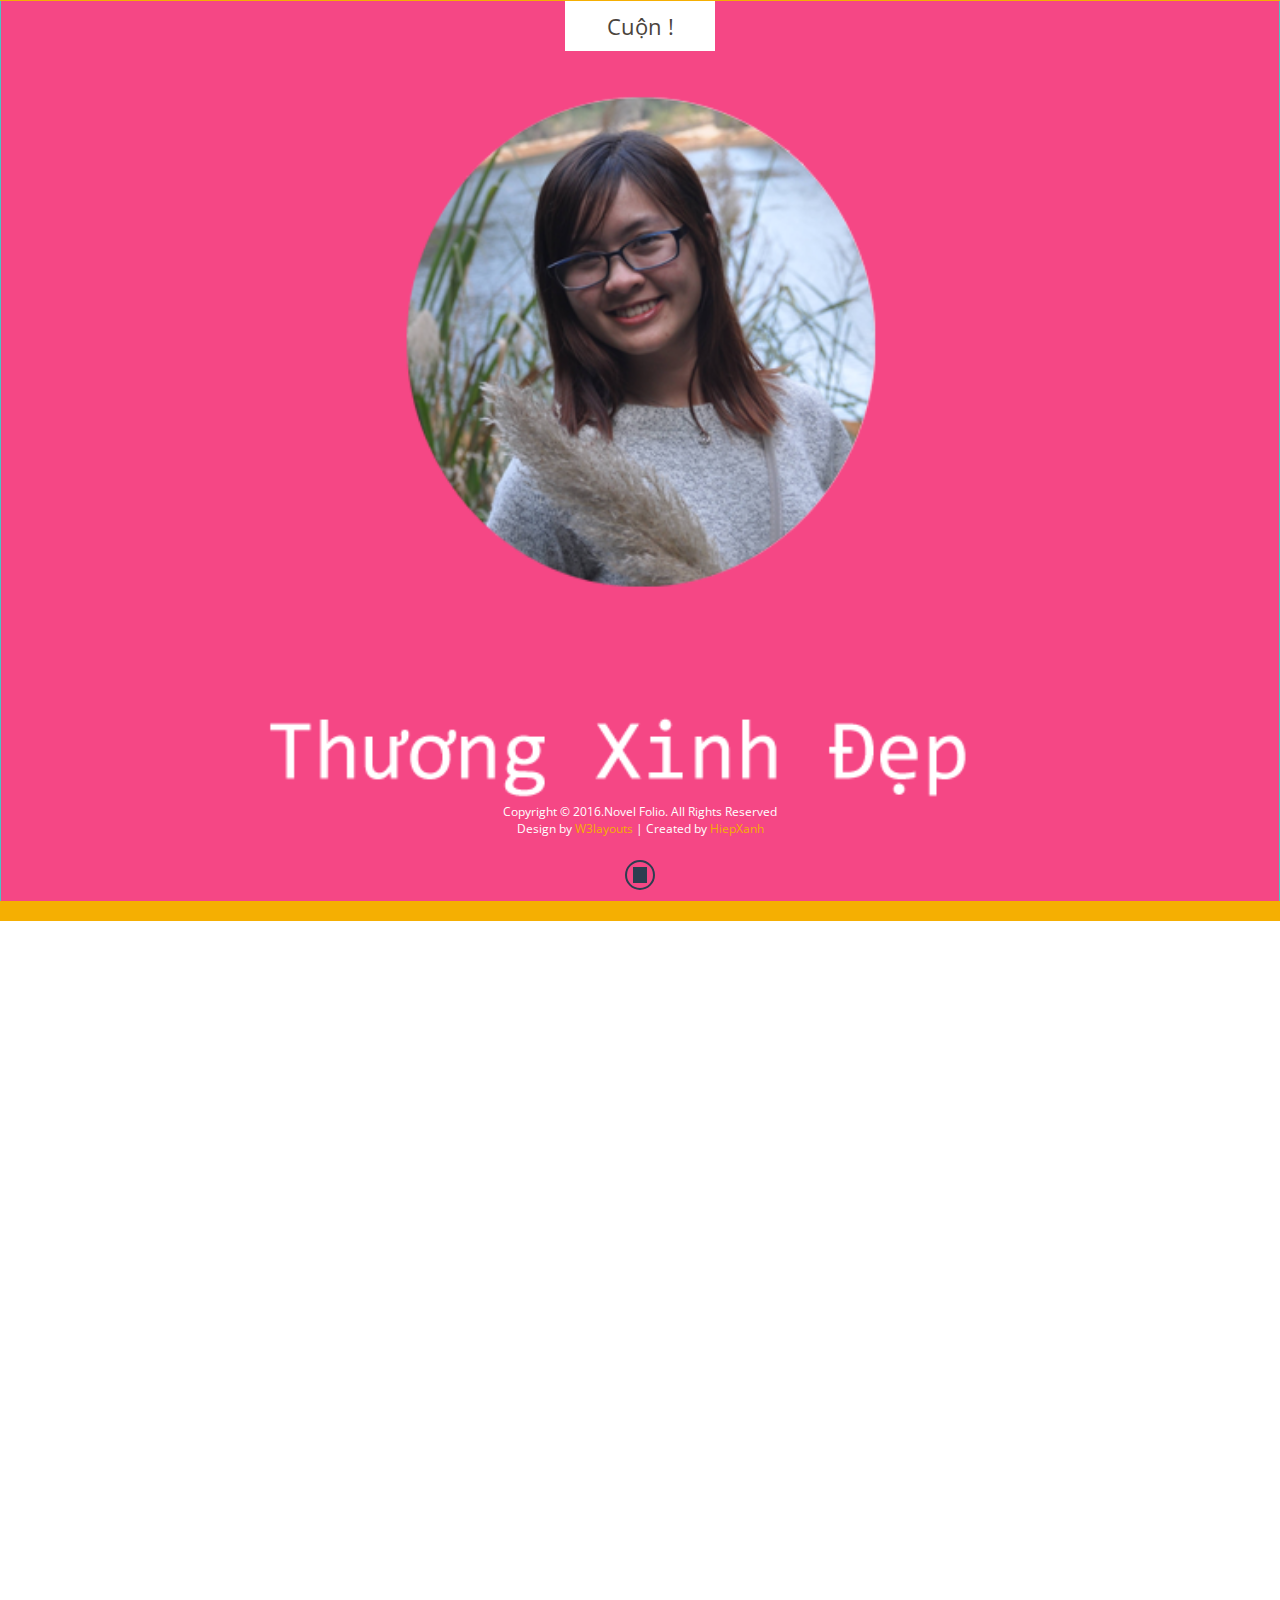
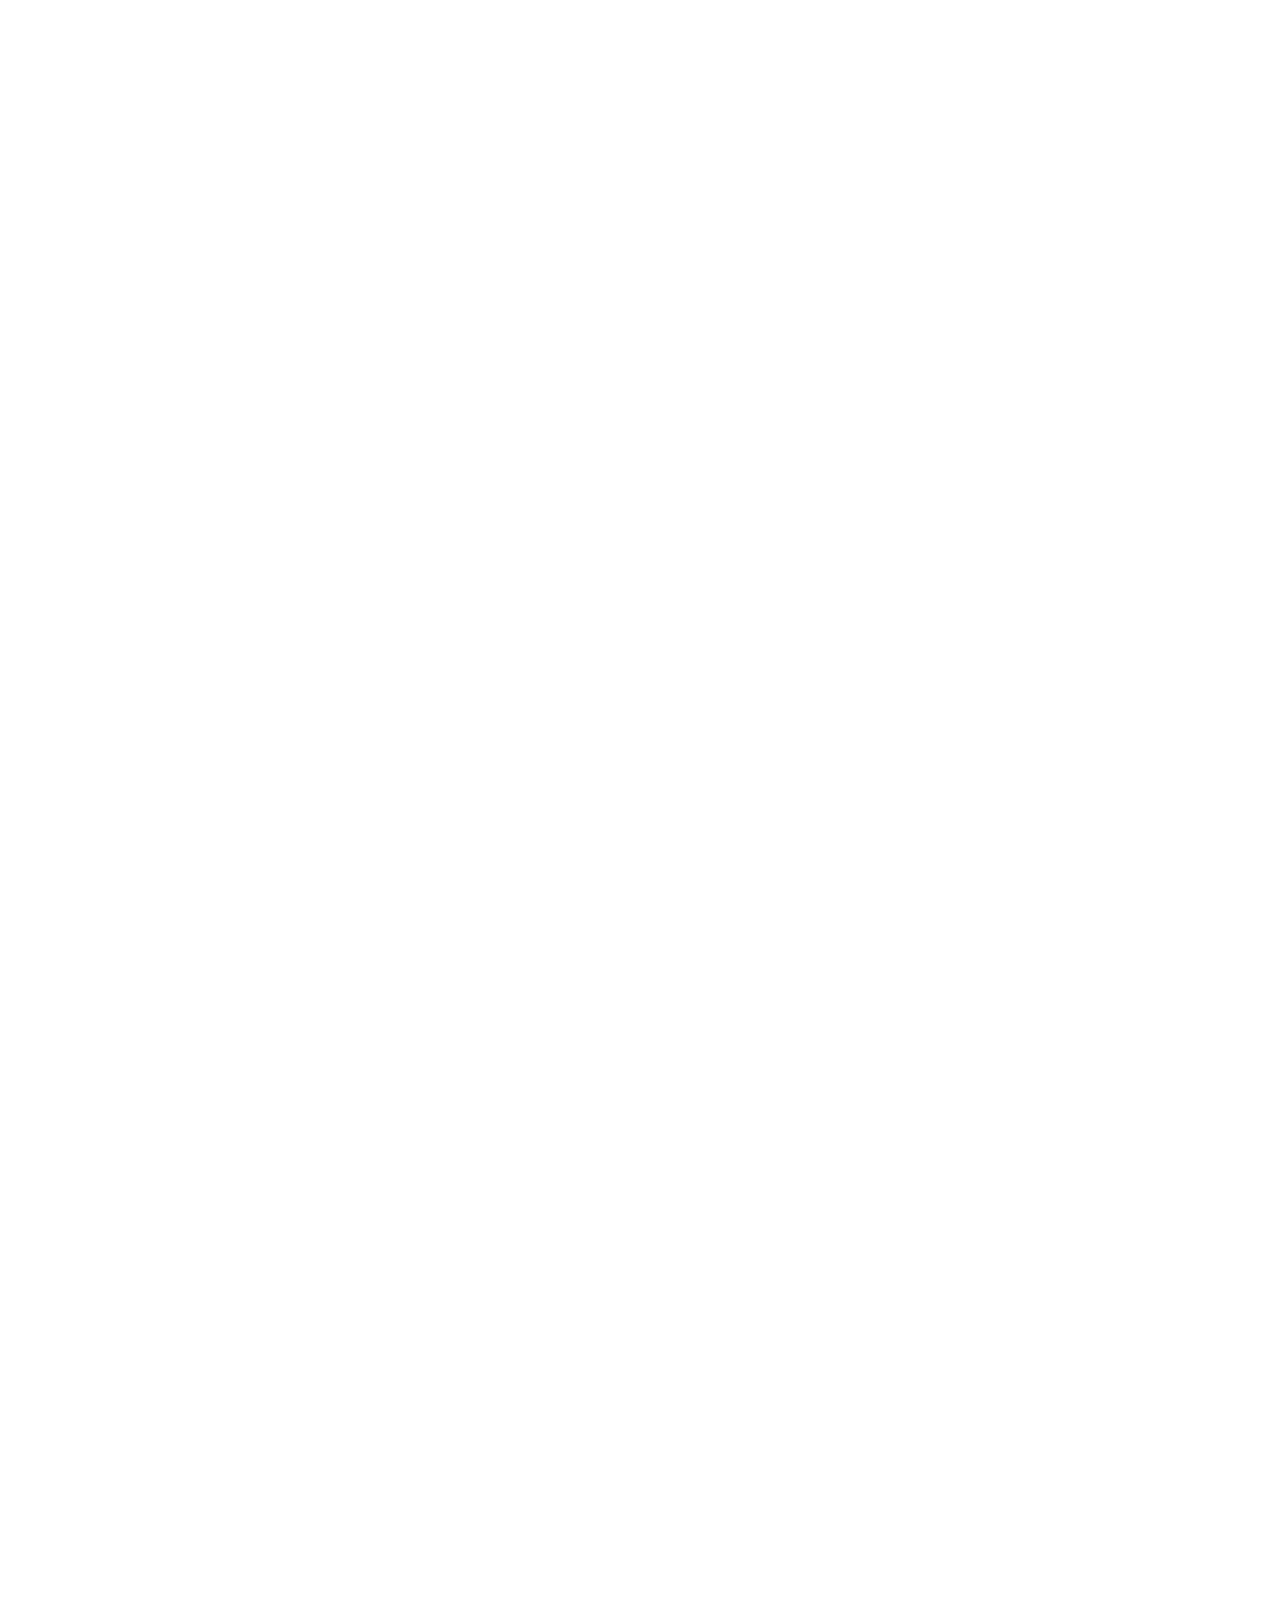
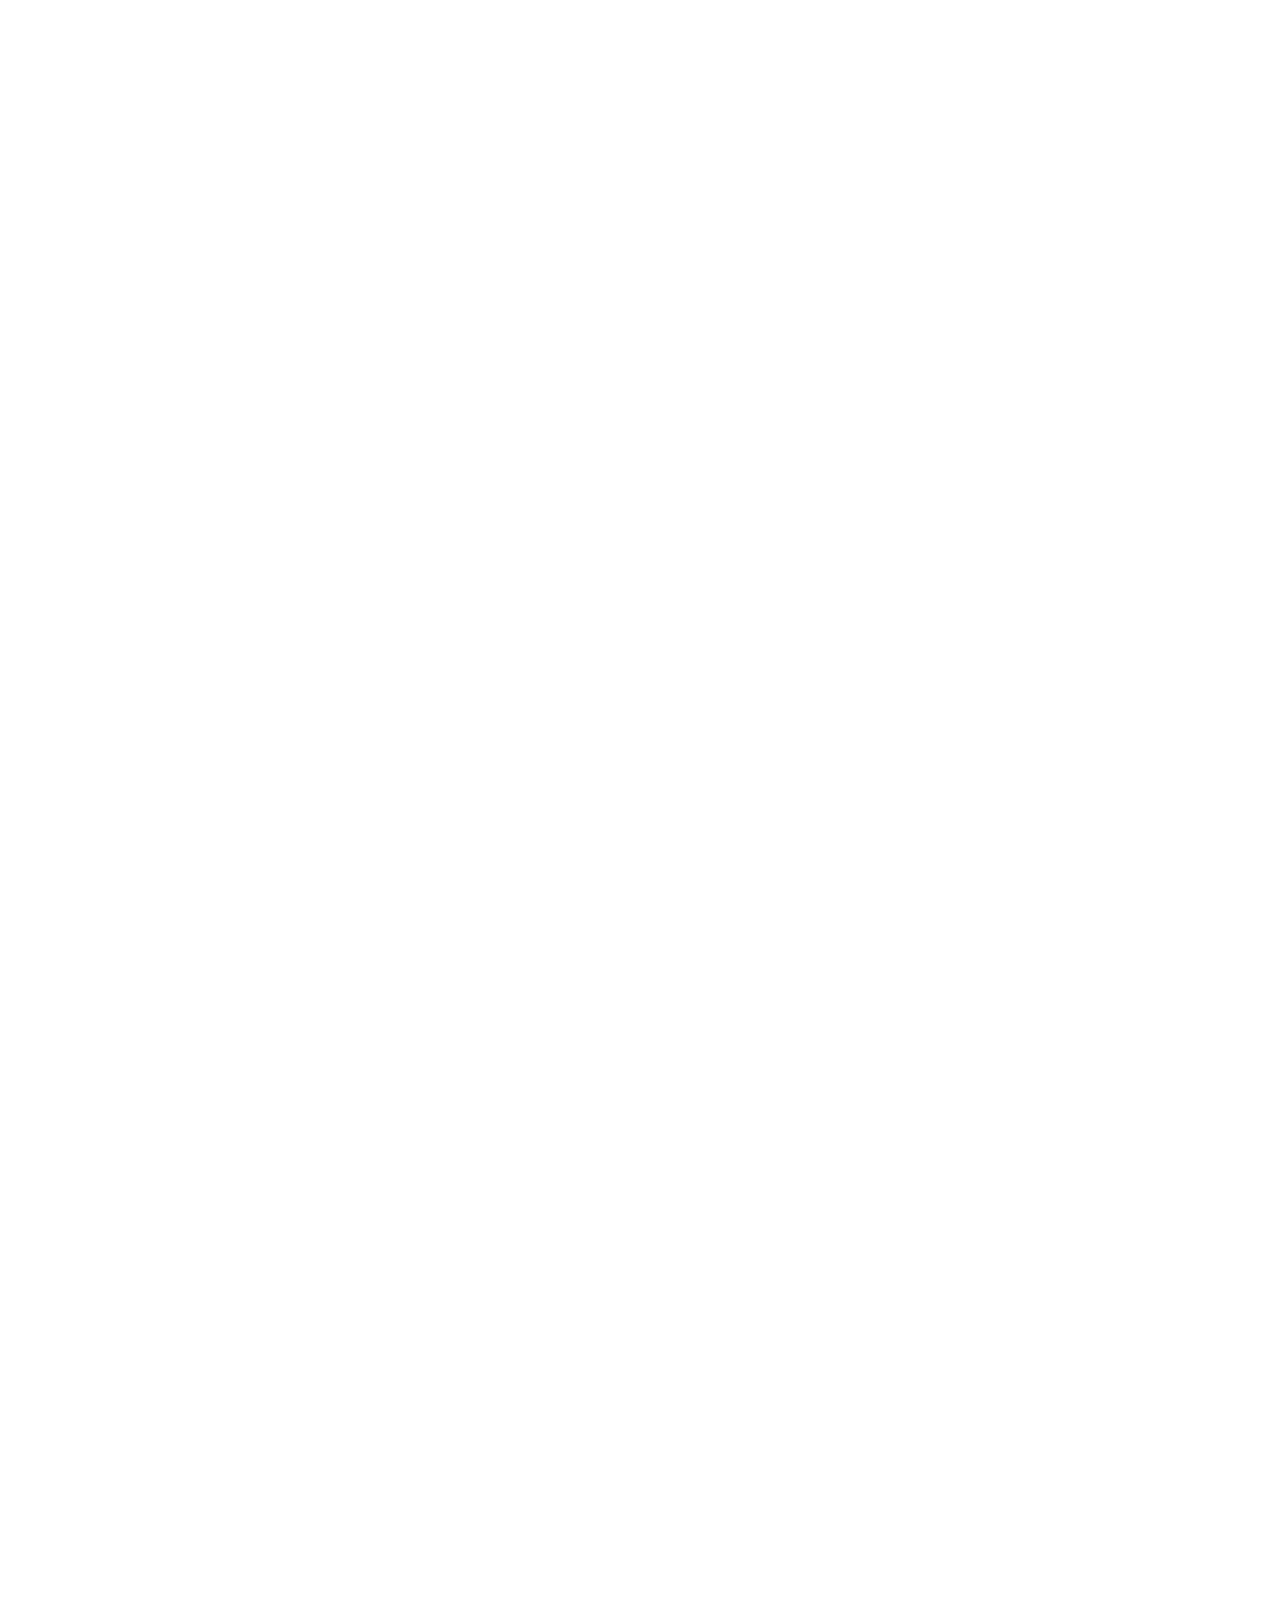
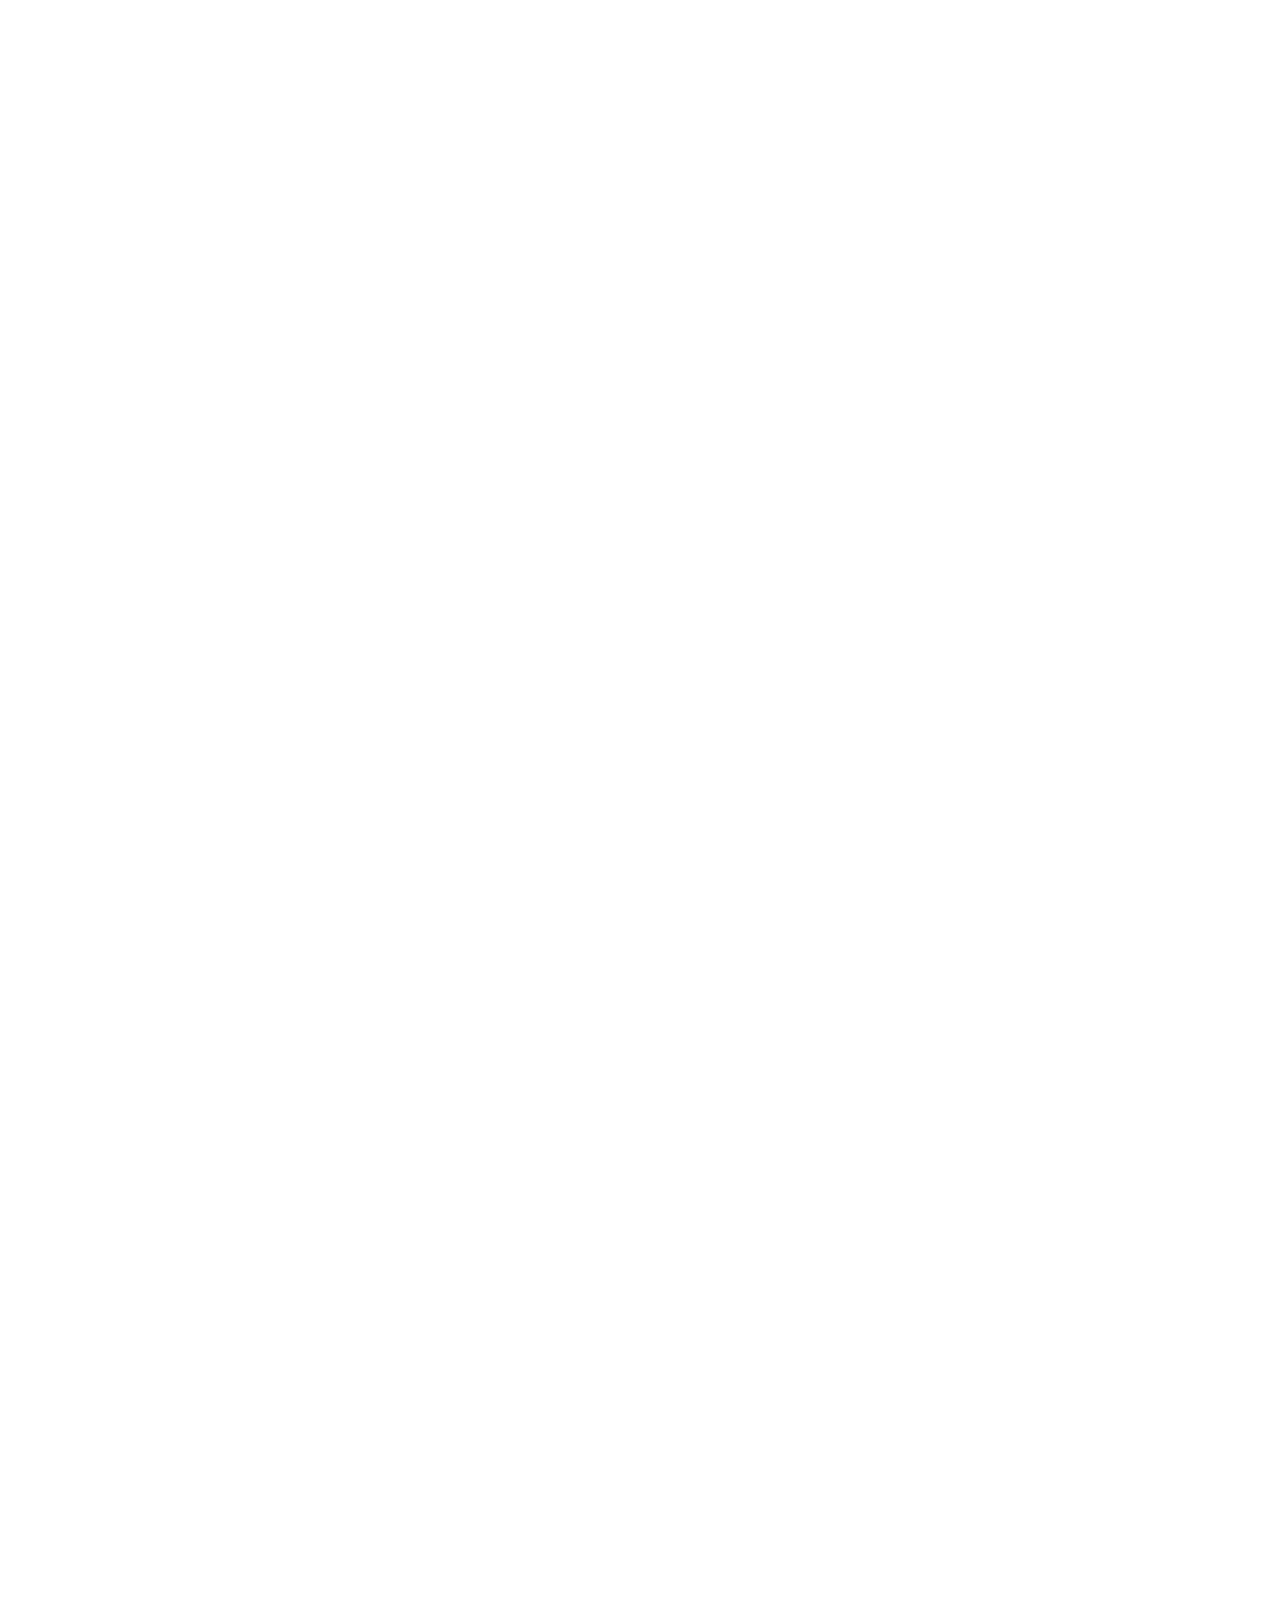
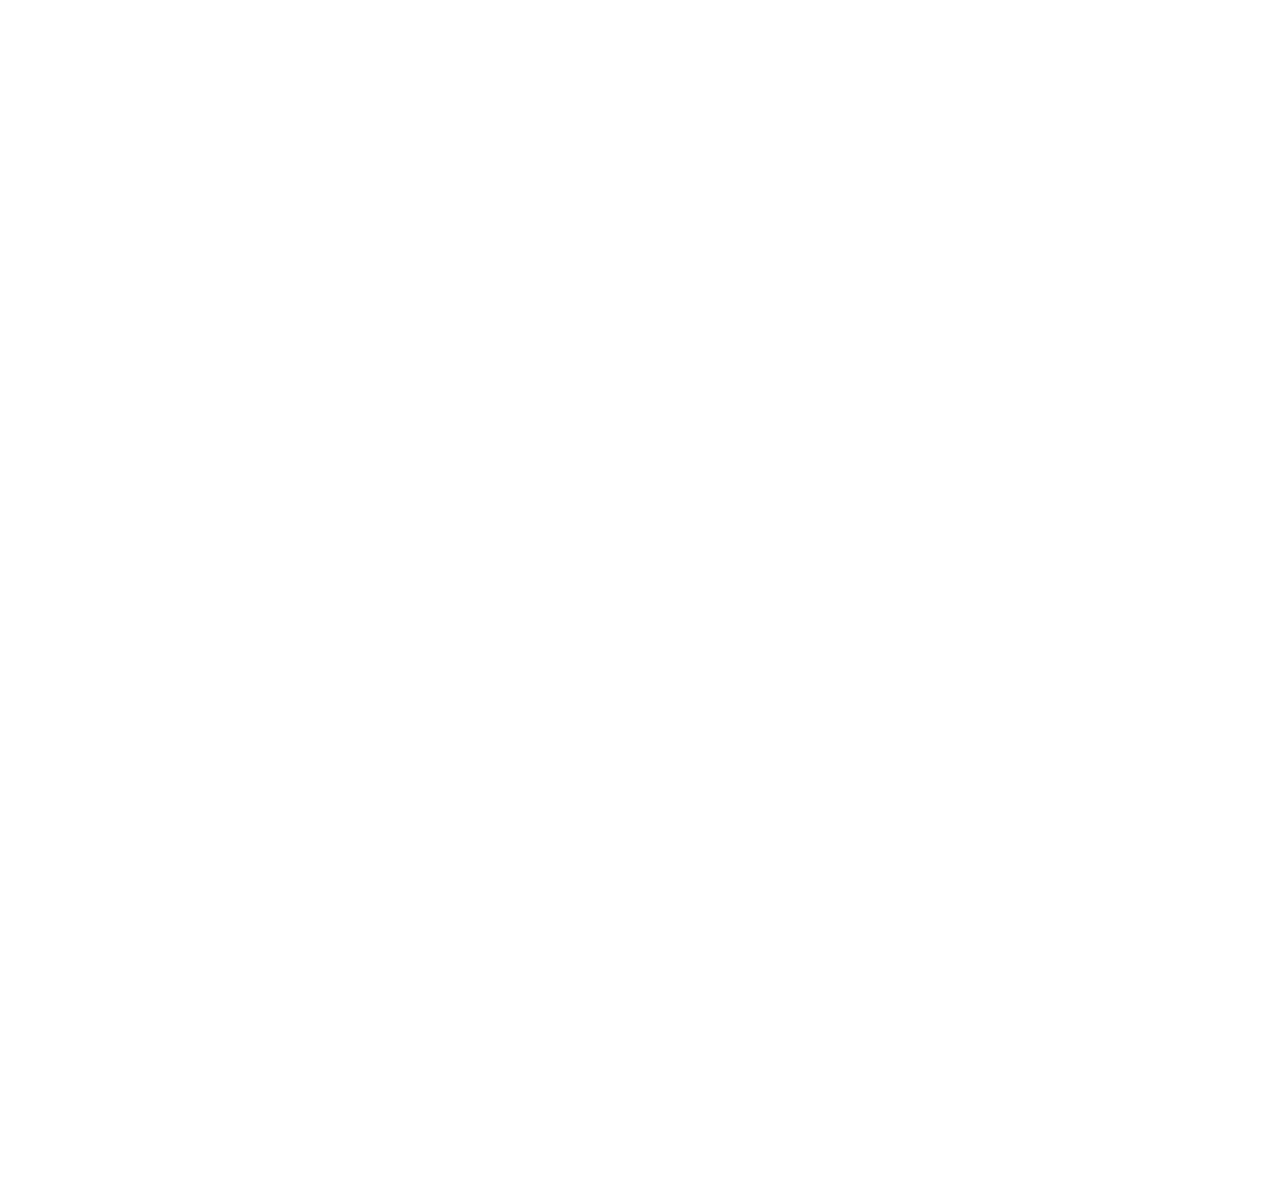
==== mobile.html @ 3b439117 ":christmas" ====
<!--
Author: W3layouts
Author URL: http://w3layouts.com
License: Creative Commons Attribution 3.0 Unported
License URL: http://creativecommons.org/licenses/by/3.0/
-->
<!DOCTYPE HTML>
<html>
<head>
	<title>Giáng Sinh Của Thương</title>
	<meta name="description" content="Món Quà Giáng Sinh Của Cẩm Ngô :<3 ">
	<meta name="author" content="Hiep Xanh">
	<meta name="viewport" content="width=device-width, initial-scale=1">
	<meta http-equiv="Content-Type" content="text/html; charset=utf-8" />
	<meta name="keywords" content="Hà Cẩm Thương, Cẩm Thương, Hiệp Xanh, Hiệp Siêu Việt, Trần Quang Hiệp, Hiệp, Thương" />
	<link rel="icon" type="image/x-icon" href="images/favicon/favicon.ico">
<script type="application/x-javascript"> addEventListener("load", function() { setTimeout(hideURLbar, 0); }, false); function hideURLbar(){ window.scrollTo(0,1); } </script>
<!--Custom-Theme-files-->
<link href="css/style-mobile.css" rel='stylesheet' type='text/css' />

<link href='http://fonts.googleapis.com/css?family=Open+Sans:400,600' rel='stylesheet' type='text/css'>
<!--/script-->
<script src="js/jquery-1.11.1.min.js"></script>
<script>
(function(a) {
		if(/android|avantgo|bada\/|blackberry|blazer|compal|elaine|fennec|hiptop|iemobile|ip(ad|hone|od)|iris|kindle|lge |maemo|meego.+mobile|midp|mmp|netfront|opera m(ob|in)i|palm( os)?|phone|p(ixi|re)\/|plucker|pocket|psp|series(4|6)0|symbian|treo|up\.(browser|link)|vodafone|wap|windows (ce|phone)|xda|xiino|playbook|silk/i.test(a)
		||
		/1207|6310|6590|3gso|4thp|50[1-6]i|770s|802s|a wa|abac|ac(er|oo|s\-)|ai(ko|rn)|al(av|ca|co)|amoi|an(ex|ny|yw)|aptu|ar(ch|go)|as(te|us)|attw|au(di|\-m|r |s )|avan|be(ck|ll|nq)|bi(lb|rd)|bl(ac|az)|br(e|v)w|bumb|bw\-(n|u)|c55\/|capi|ccwa|cdm\-|cell|chtm|cldc|cmd\-|co(mp|nd)|craw|da(it|ll|ng)|dbte|dc\-s|devi|dica|dmob|do(c|p)o|ds(12|\-d)|el(49|ai)|em(l2|ul)|er(ic|k0)|esl8|ez([4-7]0|os|wa|ze)|fetc|fly(\-|_)|g1 u|g560|gene|gf\-5|g\-mo|go(\.w|od)|gr(ad|un)|haie|hcit|hd\-(m|p|t)|hei\-|hi(pt|ta)|hp( i|ip)|hs\-c|ht(c(\-| |_|a|g|p|s|t)|tp)|hu(aw|tc)|i\-(20|go|ma)|i230|iac( |\-|\/)|ibro|idea|ig01|ikom|im1k|inno|ipaq|iris|ja(t|v)a|jbro|jemu|jigs|kddi|keji|kgt( |\/)|klon|kpt |kwc\-|kyo(c|k)|le(no|xi)|lg( g|\/(k|l|u)|50|54|\-[a-w])|libw|lynx|m1\-w|m3ga|m50\/|ma(te|ui|xo)|mc(01|21|ca)|m\-cr|me(di|rc|ri)|mi(o8|oa|ts)|mmef|mo(01|02|bi|de|do|t(\-| |o|v)|zz)|mt(50|p1|v )|mwbp|mywa|n10[0-2]|n20[2-3]|n30(0|2)|n50(0|2|5)|n7(0(0|1)|10)|ne((c|m)\-|on|tf|wf|wg|wt)|nok(6|i)|nzph|o2im|op(ti|wv)|oran|owg1|p800|pan(a|d|t)|pdxg|pg(13|\-([1-8]|c))|phil|pire|pl(ay|uc)|pn\-2|po(ck|rt|se)|prox|psio|pt\-g|qa\-a|qc(07|12|21|32|60|\-[2-7]|i\-)|qtek|r380|r600|raks|rim9|ro(ve|zo)|s55\/|sa(ge|ma|mm|ms|ny|va)|sc(01|h\-|oo|p\-)|sdk\/|se(c(\-|0|1)|47|mc|nd|ri)|sgh\-|shar|sie(\-|m)|sk\-0|sl(45|id)|sm(al|ar|b3|it|t5)|so(ft|ny)|sp(01|h\-|v\-|v )|sy(01|mb)|t2(18|50)|t6(00|10|18)|ta(gt|lk)|tcl\-|tdg\-|tel(i|m)|tim\-|t\-mo|to(pl|sh)|ts(70|m\-|m3|m5)|tx\-9|up(\.b|g1|si)|utst|v400|v750|veri|vi(rg|te)|vk(40|5[0-3]|\-v)|vm40|voda|vulc|vx(52|53|60|61|70|80|81|83|85|98)|w3c(\-| )|webc|whit|wi(g |nc|nw)|wmlb|wonu|x700|yas\-|your|zeto|zte\-/i.test(a.substr(0,4)))
		{
			window.location="mobile.html"
		}
	})();
	</script>
	<style>#preloader {
		background:#89c3b4 url('images/loader/loader.gif') center center no-repeat;
		position:fixed;
		left:0px;
		top:0px;
		width:100%;
		height:100%;
		z-index:1000;
	}</style>
</head>
 <body class="container">
 <!--start-home-->
	<div id="skrollr-body" class="row">
		<div id="preloader"></div>
		<div id="wish1" class="centered" data-0="width:100%;" data-1000="width:0%;"></div>
		<div id="wish2" class="centered"  data-1000="width:100%;" data-2000="width:0%;">
			<div id="snow" class="centered" data-1000="top:0px;" data-2000="top:100px"></div>
		</div>
		<div id="ribbon-left" class="ribbon" data-1500="width:0%;" data-2500="width:50%;" ></div>
		<div id="ribbon-right" class="ribbon" data-1500="width:0%;" data-2500="width:50%;" ></div>
		<svg version="1.1" xmlns="http://www.w3.org/2000/svg" width="337px" height="200px" >
			<path class="" style="fill:none;stroke:#49675f;stroke-width:40;stroke-linecap:round;stroke-linejoin:miter;stroke-miterlimit:10;stroke-opacity:1;stroke-dasharray:500;stroke-dashoffset:0" data-2500="stroke-dashoffset:500;" data-4000="stroke-dashoffset:0;" d="M169,174C123,169-17.5,87.5,36,34S169,174,169,174z" />
			<path class="" style="fill:none;stroke:#49675f;stroke-width:40; stroke-linecap:round;stroke-linejoin:miter;stroke-miterlimit:10;stroke-opacity:1;stroke-dasharray:500;stroke-dashoffset:0" data-2500="stroke-dashoffset:500;" data-4000="stroke-dashoffset:0;" 	d="	M169,174c46-5,186.5-86.5,133-140S169,174,169,174z"/>
		</svg>
			<div id="pattern1" class="centered " data-2500=" height:100%; "data-3500="height:0%;"></div>
			<div id="pattern2" class="centered"></div>
			<div id="wish3" class="centered" data-4000="width:0px; height:0px;  "data-6000="width:300px; height:300px; "></div>
			<div id="info" class="centered "  data-900="box-shadow:inset 0px 0 0 #e7685d,inset 0px 0 0  #e7685d" data-1000="box-shadow:inset 100px 0 0 #e7685d, inset -100px 0 0 #e7685d" data-1830="width:150px;" data-2000="width:0;">Cuộn !

			</div>

			<div>
				<audio id="myTune" controls autoplay>
					<source src="http://zmp3-mp3-s1.zmp3-bdhcm-1.za.zdn.vn/741e7e1beb5f02015b4e/384440435546464844?key=W-g2QIGt4uvmeYsLNrn7TA&expires=1482586101" type="audio/mpeg">
				Your browser does not support the audio element.
				</audio>

			</div>


			<script>
			function aud_play_pause() {
			  var myAudio = document.getElementById("myTune");
				var playButton = document.getElementById("xxx");
			  if (myAudio.paused) {
			    myAudio.play();
					playButton.className = "play active";
			  } else {
			    myAudio.pause();
					playButton.className = "play";

			  }
			}
			</script>

			<div id="copyright">
				Copyright &copy; 2016.Novel Folio. All Rights Reserved </br>
				Design by  <a class="copy" href="http://w3layouts.com/" target="_blank">W3layouts</a> | Created by  <a class="copy" href="https://hiepxanh.github.io/" target="_blank">HiepXanh</a>
			</br>
				<a href="#" title="Play video" class="play active" id="xxx" onclick="aud_play_pause()"></a>
		</div>

		</div>
	<!--//start-home-->
	<script src="js/skrollr.min.js" type="text/javascript" charset="utf-8"></script>
	<script type="text/javascript">
		 window.onload = function() {
			document.getElementById("preloader").style.display = 'none';
			skrollr.init({
			forceHeight: false
		});
		}
		</script>
</body>
</html>
---- css/style-mobile.css ----
/*--
Author: W3layouts
Author URL: http://w3layouts.com
License: Creative Commons Attribution 3.0 Unported
License URL: http://creativecommons.org/licenses/by/3.0/
--*/
 body {padding:0;margin:0;font-family: 'Open Sans', sans-serif;color:#4a443d; text-align:center;}
a {color:#4a443d; text-decoration:none}
body {overflow:auto; height:7600px; }
#skrollr-body {width:100%; height:100%; position:fixed; }
#skrollr-body  div {overflow:hidden; position:absolute; }
.centered { top:0; bottom:0; left:0; right:0; margin:auto; }
#wish1 {background: #f54785 url('../images/part1.png') center center no-repeat ; z-index:5; background-size: 100%;}
#wish2 {background: #4cc2c4 url('../images/part2.png') center center no-repeat ; z-index:4; box-shadow: 0 0 0 20px #f5af02; background-size: contain; }
#snow {width:363px; background:url('../images/star2.png') top center no-repeat}
#pattern1 {    background: #6762a6 url('../images/part3.png')center center no-repeat;
    z-index: 2;   background-size: contain;
	}
.ribbon {background:#f5af02; height:40px; top:50%; margin-top:-20px; z-index:3;   }
#ribbon-left {left:0}
#ribbon-right {right:0}
path.skrollable.unrendered {
    stroke: #f5af02!important;
}
path.skrollable.rendered {
    stroke: #0064d2!important;
}
a.copy{
	color:#F5AF02!important;
}
svg {position:absolute; z-index:5; left:50%;  top:50%; margin-left:-170px; margin-top:-180px}
#pattern2 { background:#1e8cbe url('../images/stars.png'); z-index:1;}
#wish3 {background:url('../images/img3.png') no-repeat center center; z-index:6; border-radius:50%;}
#info {background:#fff; width:20%; height:50px; bottom:auto; z-index:10; font-size:22px;  line-height:50px;}
#copyright {font-size: 12px;
    z-index: 10;
    bottom: 10px;
    width: 100%;
    color: #fff;}
#music {font-size: 15px;
    z-index: 10;
    bottom: 24px;
    width: 100%;
    color: #fff;}


/*for music player*/

@import url(http://fonts.googleapis.com/css?family=Open+Sans:400,800);

.play {
  display: inline-block;
  width: 0;
  height: 0;
  border-top: 10px solid transparent;
  border-bottom: 10px solid transparent;
  border-left: 12px solid #2c3e50;
  margin: 20px auto 10px auto;
  position: relative;
  z-index: 1;
  transition: all 0.3s;
  -webkit-transition: all 0.3s;
  -moz-transition: all 0.3s;
  left: 2px;
  bottom:-8px;
}
.play:before {
  content: '';
  position: absolute;
  top: -15px;
  left: -23px;
  bottom: -15px;
  right: -7px;
  border-radius: 50%;
  border: 2px solid #2c3e50;
  z-index: 2;
  transition: all 0.3s;
  -webkit-transition: all 0.3s;
  -moz-transition: all 0.3s;
}
.play:after {
  content: '';
  opacity: 0;
  transition: opacity 0.6s;
  -webkit-transition: opacity 0.6s;
  -moz-transition: opacity 0.6s;
}
.play:hover:before, .play:focus:before {
  transform: scale(1.1);
  -webkit-transform: scale(1.1);
  -moz-transform: scale(1.1);
}
.play.active {
  border-color: transparent;
}
.play.active:after {
  content: '';
  opacity: 1;
  width: 10px;
  height: 16px;
  background: #2c3e50;
  position: absolute;
  right: 1px;
  top: -8px;
  border-left: 4px solid #2c3e50;

}
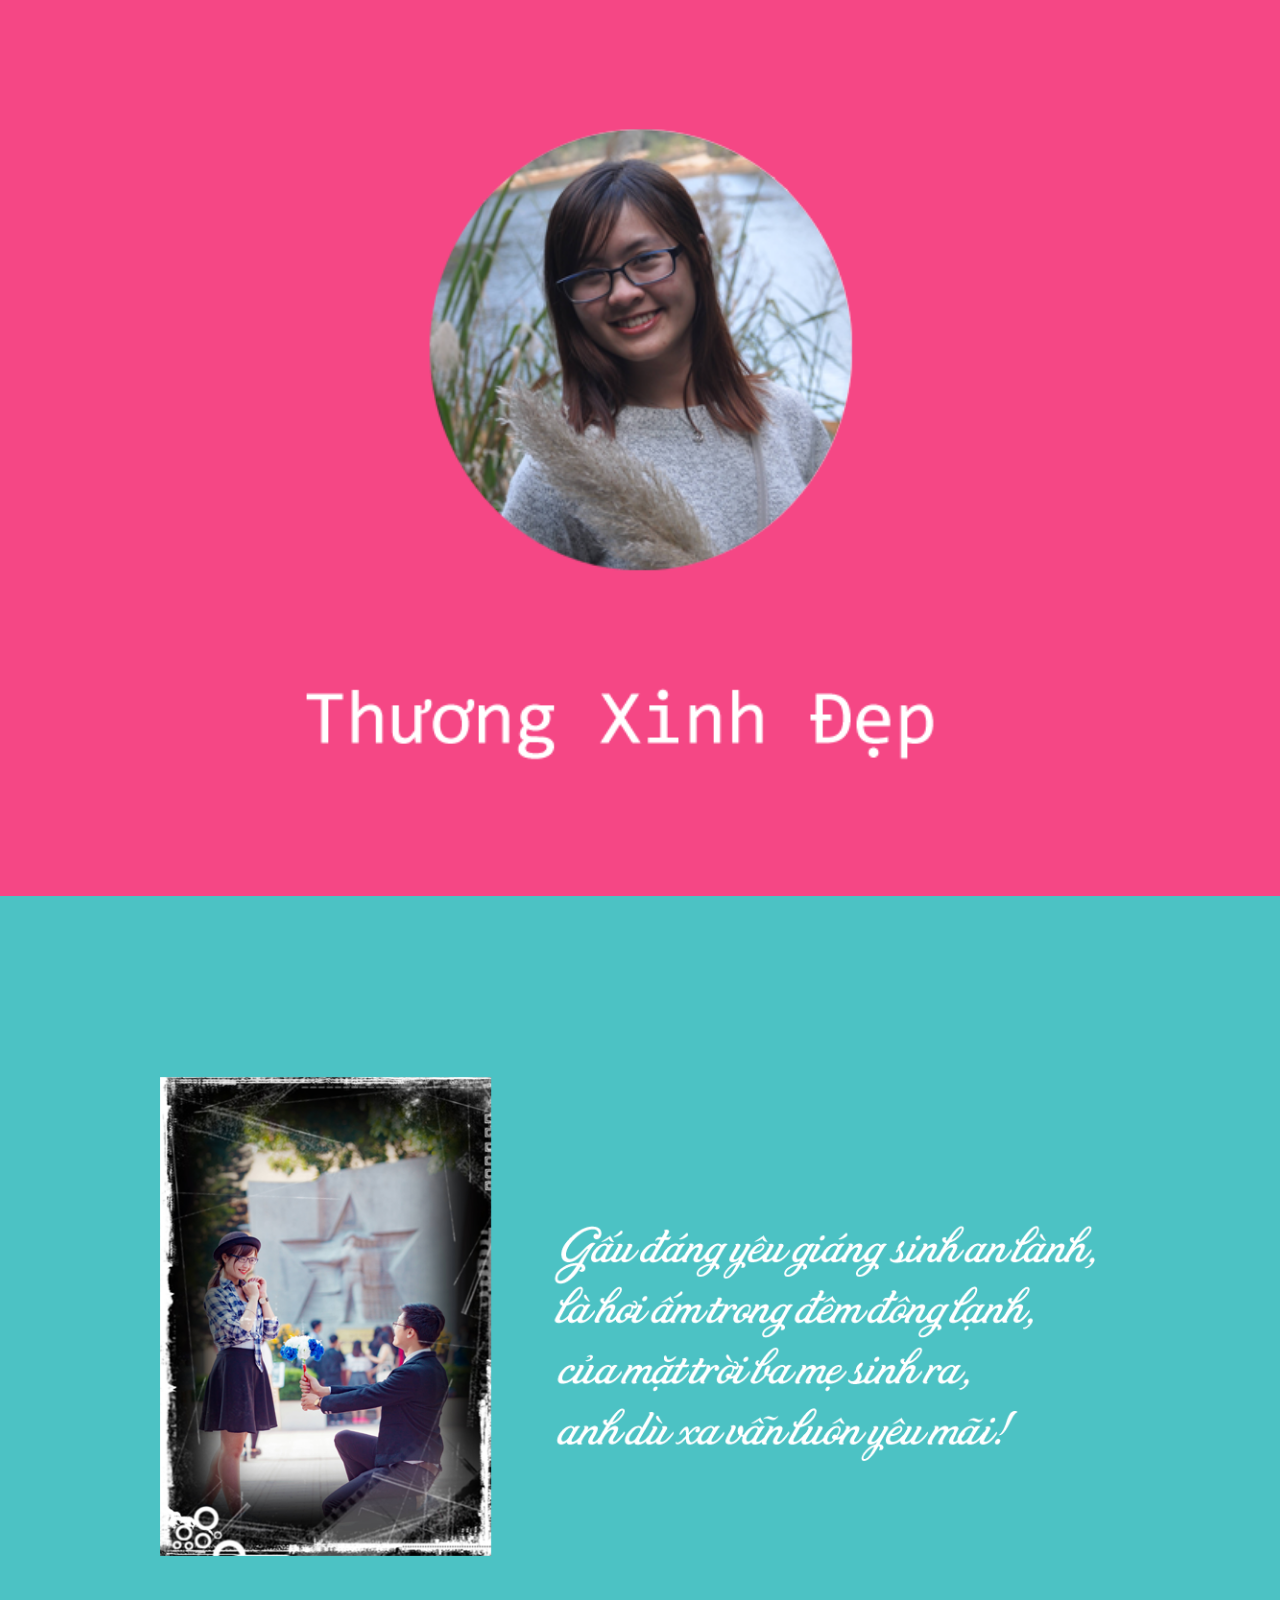
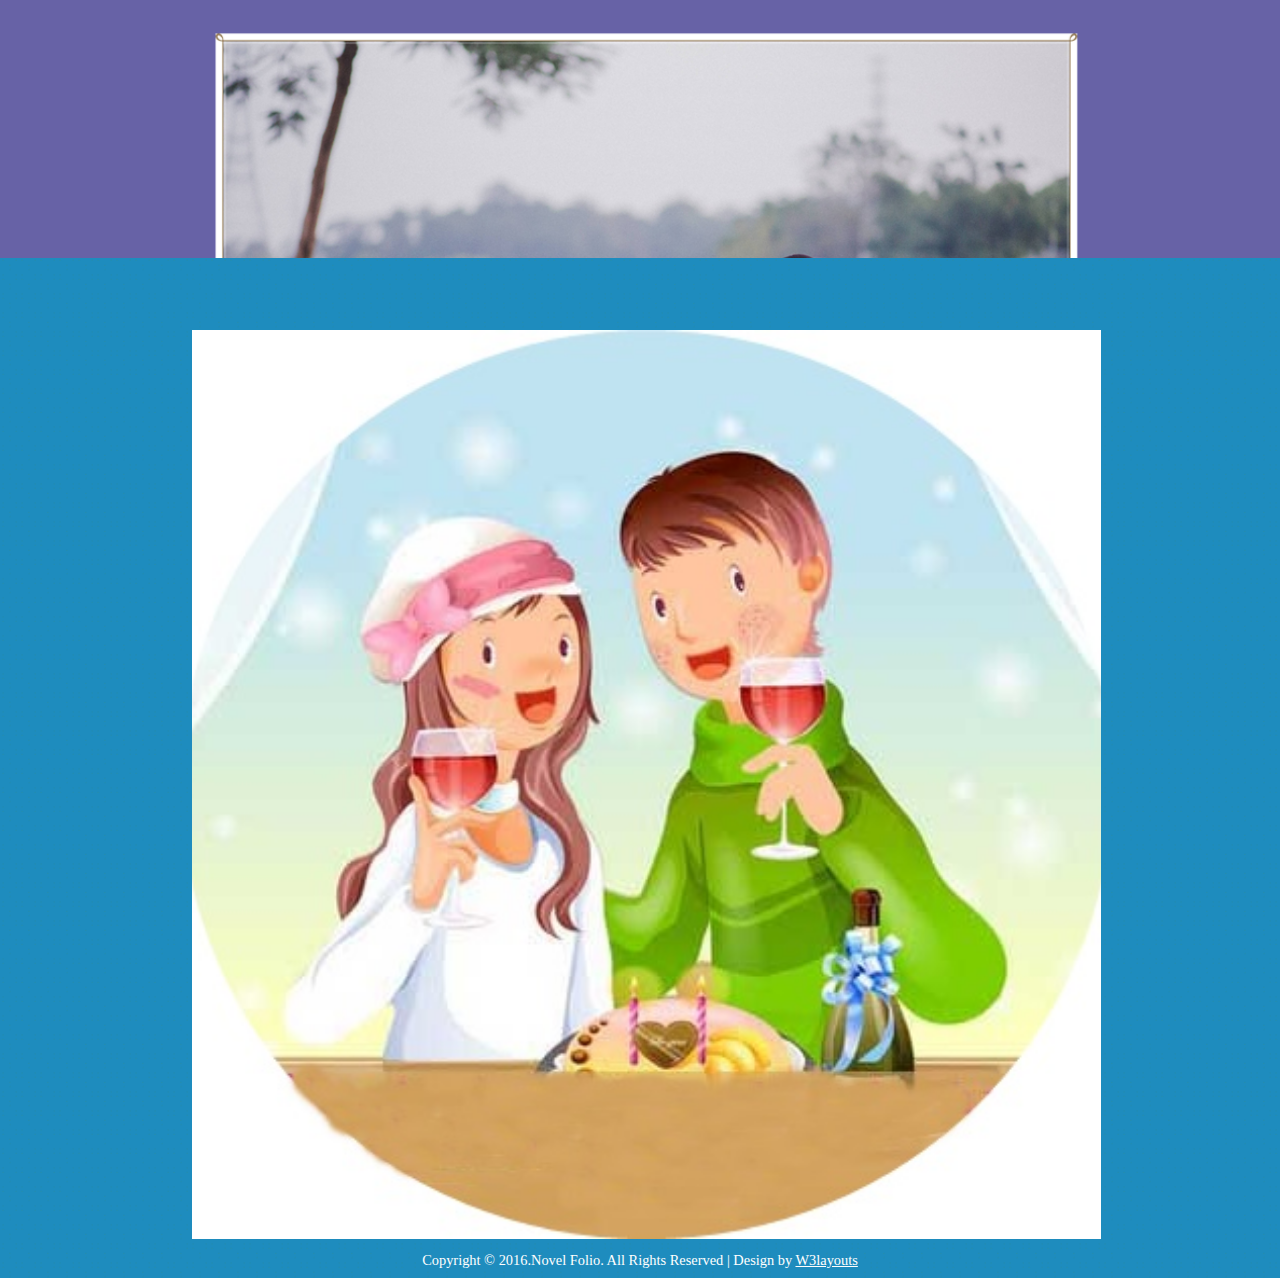
==== commit bfde1c82: "christmas 3" ====
--- a/mobile.html
+++ b/mobile.html
@@ -1,109 +1,65 @@
-
 <!--
 Author: W3layouts
 Author URL: http://w3layouts.com
 License: Creative Commons Attribution 3.0 Unported
 License URL: http://creativecommons.org/licenses/by/3.0/
 -->
-<!DOCTYPE HTML>
+<!DOctYPE HTML>
 <html>
 <head>
-	<title>Giáng Sinh Của Thương</title>
-	<meta name="description" content="Món Quà Giáng Sinh Của Cẩm Ngô :<3 ">
-	<meta name="author" content="Hiep Xanh">
-	<meta name="viewport" content="width=device-width, initial-scale=1">
-	<meta http-equiv="Content-Type" content="text/html; charset=utf-8" />
-	<meta name="keywords" content="Hà Cẩm Thương, Cẩm Thương, Hiệp Xanh, Hiệp Siêu Việt, Trần Quang Hiệp, Hiệp, Thương" />
-	<link rel="icon" type="image/x-icon" href="images/favicon/favicon.ico">
+<title>Giáng Sinh Của Thương</title>
+<meta name="viewport" content="width=device-width, initial-scale=1">
+<meta http-equiv="Content-Type" content="text/html; charset=utf-8" />
+<meta name="keywords" content="Novel Folio Responsive web template, Web Templates, Flat Web Templates, Android Compatible web template,
+Smartphone Compatible web template, free webdesigns for Nokia, Samsung, LG, Sony Ericsson, Motorola web design" />
 <script type="application/x-javascript"> addEventListener("load", function() { setTimeout(hideURLbar, 0); }, false); function hideURLbar(){ window.scrollTo(0,1); } </script>
 <!--Custom-Theme-files-->
-<link href="css/style-mobile.css" rel='stylesheet' type='text/css' />
+<style>
+	html, body { padding:0; margin:0; color:#fff; }
+	a {color:#fff}
+	#item0 {width:100%;padding-top:70%; background: #f54785 url('images/part1.png') center center no-repeat; background-size:90%}
+	#item1 {
+    width: 100%;
+    padding-top: 55%;
+    background: #4cc2c4 url('images/part2.png') center bottom no-repeat;
+    background-size: 90%;
+	}
+	#item2 {
+		    height:220px;
+			background: #6762a6 url('images/part3.png')no-repeat;
+			background-size:101%;
+			padding: 3% 0% 0 0;
+	}
+	#item3 {width:100%;padding-top:77%; background:#1e8cbe url('images/star2.png'); position:relative; background-size:19px 19px }
+	#item4 {
+    position: absolute;
+    top: 7%;
+    left: 15%;
+    width: 71%;
+    padding-top: 71%;
+    background: url('images/img3.png') no-repeat center center;
+    background-size: cover;
+	-webkit-background-size: cover;
+	-o-background-size: cover;
+	-moz-background-size: cover;
+	}
+	#copyright {
+	text-align: center;
+    font-size: 0.9em;
+    padding: 4px 10px;
+    line-height: 1.8em;}
+</style>
+</head>
 
-<link href='http://fonts.googleapis.com/css?family=Open+Sans:400,600' rel='stylesheet' type='text/css'>
-<!--/script-->
-<script src="js/jquery-1.11.1.min.js"></script>
-<script>
-(function(a) {
-		if(/android|avantgo|bada\/|blackberry|blazer|compal|elaine|fennec|hiptop|iemobile|ip(ad|hone|od)|iris|kindle|lge |maemo|meego.+mobile|midp|mmp|netfront|opera m(ob|in)i|palm( os)?|phone|p(ixi|re)\/|plucker|pocket|psp|series(4|6)0|symbian|treo|up\.(browser|link)|vodafone|wap|windows (ce|phone)|xda|xiino|playbook|silk/i.test(a)
-		||
-		/1207|6310|6590|3gso|4thp|50[1-6]i|770s|802s|a wa|abac|ac(er|oo|s\-)|ai(ko|rn)|al(av|ca|co)|amoi|an(ex|ny|yw)|aptu|ar(ch|go)|as(te|us)|attw|au(di|\-m|r |s )|avan|be(ck|ll|nq)|bi(lb|rd)|bl(ac|az)|br(e|v)w|bumb|bw\-(n|u)|c55\/|capi|ccwa|cdm\-|cell|chtm|cldc|cmd\-|co(mp|nd)|craw|da(it|ll|ng)|dbte|dc\-s|devi|dica|dmob|do(c|p)o|ds(12|\-d)|el(49|ai)|em(l2|ul)|er(ic|k0)|esl8|ez([4-7]0|os|wa|ze)|fetc|fly(\-|_)|g1 u|g560|gene|gf\-5|g\-mo|go(\.w|od)|gr(ad|un)|haie|hcit|hd\-(m|p|t)|hei\-|hi(pt|ta)|hp( i|ip)|hs\-c|ht(c(\-| |_|a|g|p|s|t)|tp)|hu(aw|tc)|i\-(20|go|ma)|i230|iac( |\-|\/)|ibro|idea|ig01|ikom|im1k|inno|ipaq|iris|ja(t|v)a|jbro|jemu|jigs|kddi|keji|kgt( |\/)|klon|kpt |kwc\-|kyo(c|k)|le(no|xi)|lg( g|\/(k|l|u)|50|54|\-[a-w])|libw|lynx|m1\-w|m3ga|m50\/|ma(te|ui|xo)|mc(01|21|ca)|m\-cr|me(di|rc|ri)|mi(o8|oa|ts)|mmef|mo(01|02|bi|de|do|t(\-| |o|v)|zz)|mt(50|p1|v )|mwbp|mywa|n10[0-2]|n20[2-3]|n30(0|2)|n50(0|2|5)|n7(0(0|1)|10)|ne((c|m)\-|on|tf|wf|wg|wt)|nok(6|i)|nzph|o2im|op(ti|wv)|oran|owg1|p800|pan(a|d|t)|pdxg|pg(13|\-([1-8]|c))|phil|pire|pl(ay|uc)|pn\-2|po(ck|rt|se)|prox|psio|pt\-g|qa\-a|qc(07|12|21|32|60|\-[2-7]|i\-)|qtek|r380|r600|raks|rim9|ro(ve|zo)|s55\/|sa(ge|ma|mm|ms|ny|va)|sc(01|h\-|oo|p\-)|sdk\/|se(c(\-|0|1)|47|mc|nd|ri)|sgh\-|shar|sie(\-|m)|sk\-0|sl(45|id)|sm(al|ar|b3|it|t5)|so(ft|ny)|sp(01|h\-|v\-|v )|sy(01|mb)|t2(18|50)|t6(00|10|18)|ta(gt|lk)|tcl\-|tdg\-|tel(i|m)|tim\-|t\-mo|to(pl|sh)|ts(70|m\-|m3|m5)|tx\-9|up(\.b|g1|si)|utst|v400|v750|veri|vi(rg|te)|vk(40|5[0-3]|\-v)|vm40|voda|vulc|vx(52|53|60|61|70|80|81|83|85|98)|w3c(\-| )|webc|whit|wi(g |nc|nw)|wmlb|wonu|x700|yas\-|your|zeto|zte\-/i.test(a.substr(0,4)))
-		{
-			window.location="mobile.html"
-		}
-	})();
-	</script>
-	<style>#preloader {
-		background:#89c3b4 url('images/loader/loader.gif') center center no-repeat;
-		position:fixed;
-		left:0px;
-		top:0px;
-		width:100%;
-		height:100%;
-		z-index:1000;
-	}</style>
-</head>
- <body class="container">
- <!--start-home-->
-	<div id="skrollr-body" class="row">
-		<div id="preloader"></div>
-		<div id="wish1" class="centered" data-0="width:100%;" data-1000="width:0%;"></div>
-		<div id="wish2" class="centered"  data-1000="width:100%;" data-2000="width:0%;">
-			<div id="snow" class="centered" data-1000="top:0px;" data-2000="top:100px"></div>
-		</div>
-		<div id="ribbon-left" class="ribbon" data-1500="width:0%;" data-2500="width:50%;" ></div>
-		<div id="ribbon-right" class="ribbon" data-1500="width:0%;" data-2500="width:50%;" ></div>
-		<svg version="1.1" xmlns="http://www.w3.org/2000/svg" width="337px" height="200px" >
-			<path class="" style="fill:none;stroke:#49675f;stroke-width:40;stroke-linecap:round;stroke-linejoin:miter;stroke-miterlimit:10;stroke-opacity:1;stroke-dasharray:500;stroke-dashoffset:0" data-2500="stroke-dashoffset:500;" data-4000="stroke-dashoffset:0;" d="M169,174C123,169-17.5,87.5,36,34S169,174,169,174z" />
-			<path class="" style="fill:none;stroke:#49675f;stroke-width:40; stroke-linecap:round;stroke-linejoin:miter;stroke-miterlimit:10;stroke-opacity:1;stroke-dasharray:500;stroke-dashoffset:0" data-2500="stroke-dashoffset:500;" data-4000="stroke-dashoffset:0;" 	d="	M169,174c46-5,186.5-86.5,133-140S169,174,169,174z"/>
-		</svg>
-			<div id="pattern1" class="centered " data-2500=" height:100%; "data-3500="height:0%;"></div>
-			<div id="pattern2" class="centered"></div>
-			<div id="wish3" class="centered" data-4000="width:0px; height:0px;  "data-6000="width:300px; height:300px; "></div>
-			<div id="info" class="centered "  data-900="box-shadow:inset 0px 0 0 #e7685d,inset 0px 0 0  #e7685d" data-1000="box-shadow:inset 100px 0 0 #e7685d, inset -100px 0 0 #e7685d" data-1830="width:150px;" data-2000="width:0;">Cuộn !
+<body>
+	<div id="item0" ></div>
+	<div id="item1" ></div>
+	<div id="item2" ></div>
+	<div id="item3">
+		<div id="item4"></div>
+		<div id="copyright">Copyright &copy; 2016.Novel Folio. All Rights Reserved | Design by  <a class="copy" href="http://w3layouts.com/" target="_blank">W3layouts</a> </div>
+	</div>
 
-			</div>
+</body>
 
-			<div>
-				<audio id="myTune" controls autoplay>
-					<source src="http://zmp3-mp3-s1.zmp3-bdhcm-1.za.zdn.vn/741e7e1beb5f02015b4e/384440435546464844?key=W-g2QIGt4uvmeYsLNrn7TA&expires=1482586101" type="audio/mpeg">
-				Your browser does not support the audio element.
-				</audio>
-
-			</div>
-
-
-			<script>
-			function aud_play_pause() {
-			  var myAudio = document.getElementById("myTune");
-				var playButton = document.getElementById("xxx");
-			  if (myAudio.paused) {
-			    myAudio.play();
-					playButton.className = "play active";
-			  } else {
-			    myAudio.pause();
-					playButton.className = "play";
-
-			  }
-			}
-			</script>
-
-			<div id="copyright">
-				Copyright &copy; 2016.Novel Folio. All Rights Reserved </br>
-				Design by  <a class="copy" href="http://w3layouts.com/" target="_blank">W3layouts</a> | Created by  <a class="copy" href="https://hiepxanh.github.io/" target="_blank">HiepXanh</a>
-			</br>
-				<a href="#" title="Play video" class="play active" id="xxx" onclick="aud_play_pause()"></a>
-		</div>
-
-		</div>
-	<!--//start-home-->
-	<script src="js/skrollr.min.js" type="text/javascript" charset="utf-8"></script>
-	<script type="text/javascript">
-		 window.onload = function() {
-			document.getElementById("preloader").style.display = 'none';
-			skrollr.init({
-			forceHeight: false
-		});
-		}
-		</script>
-</body>
 </html>
